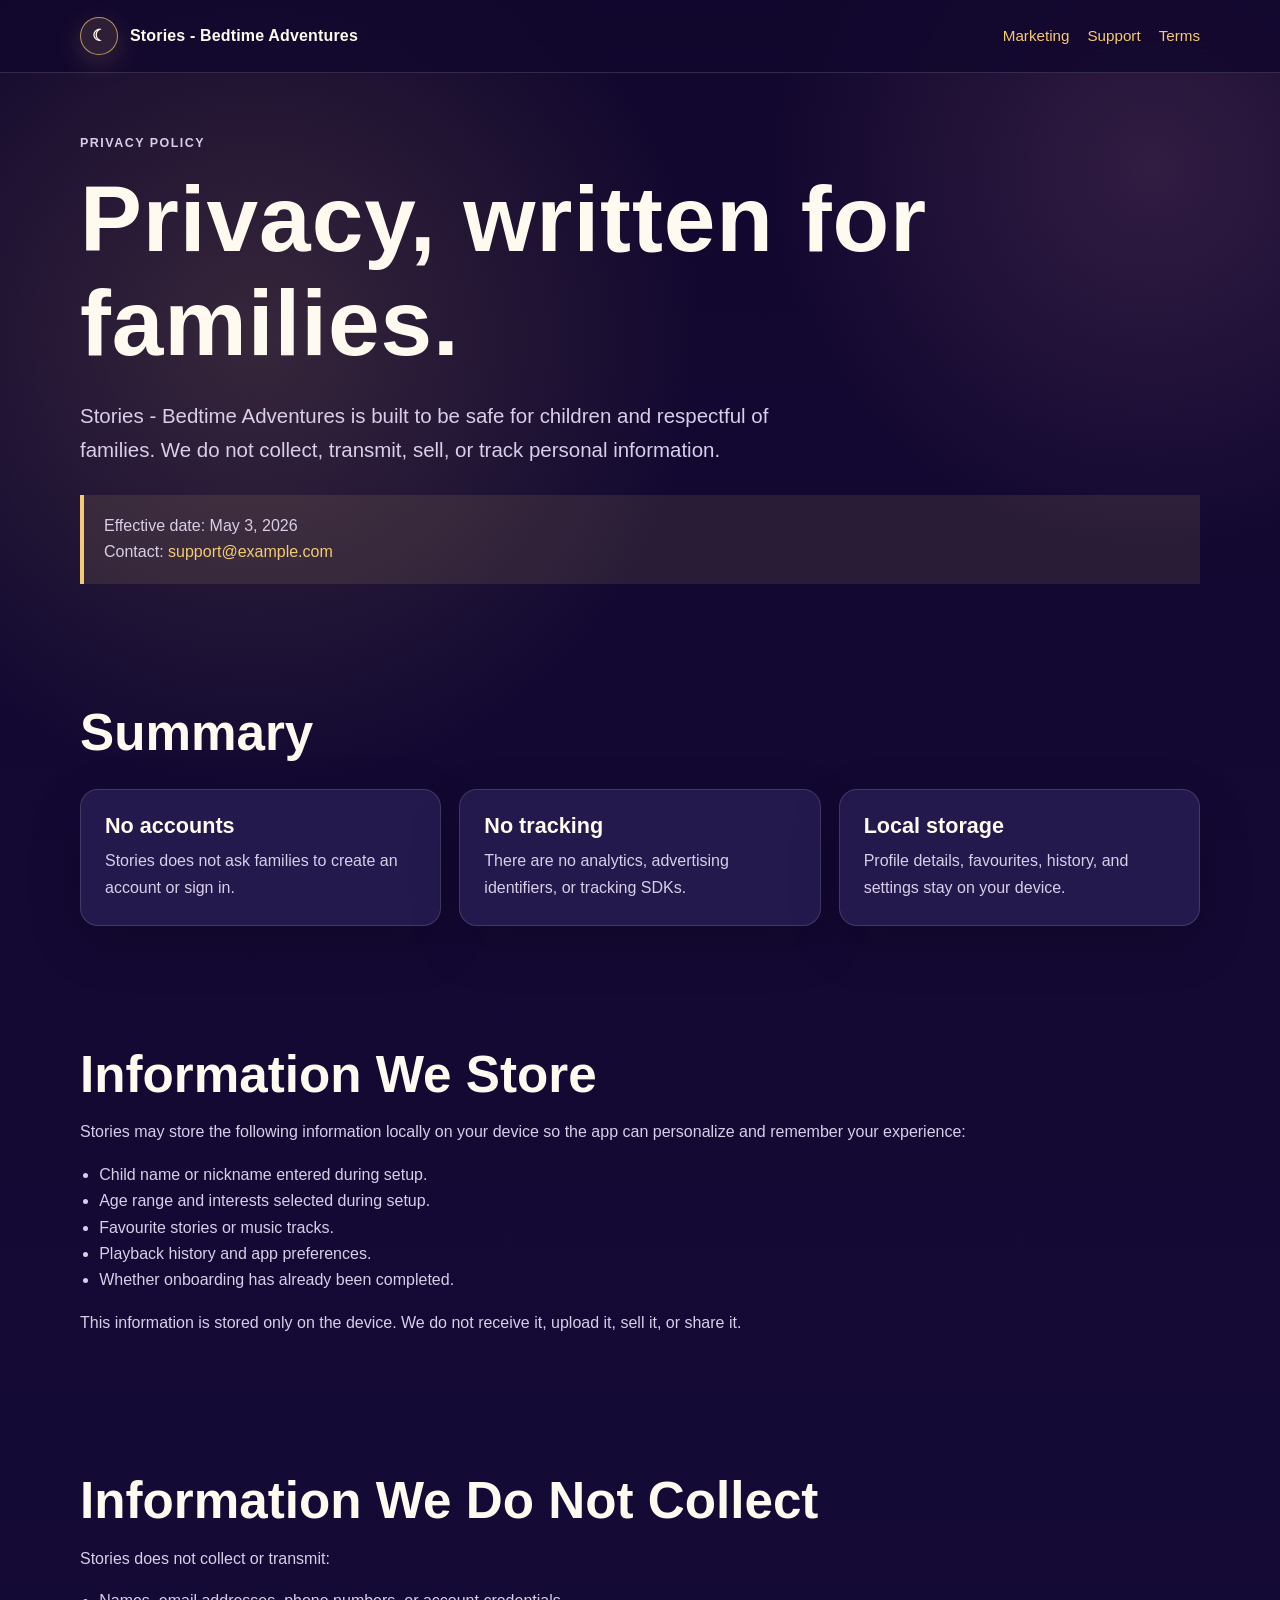
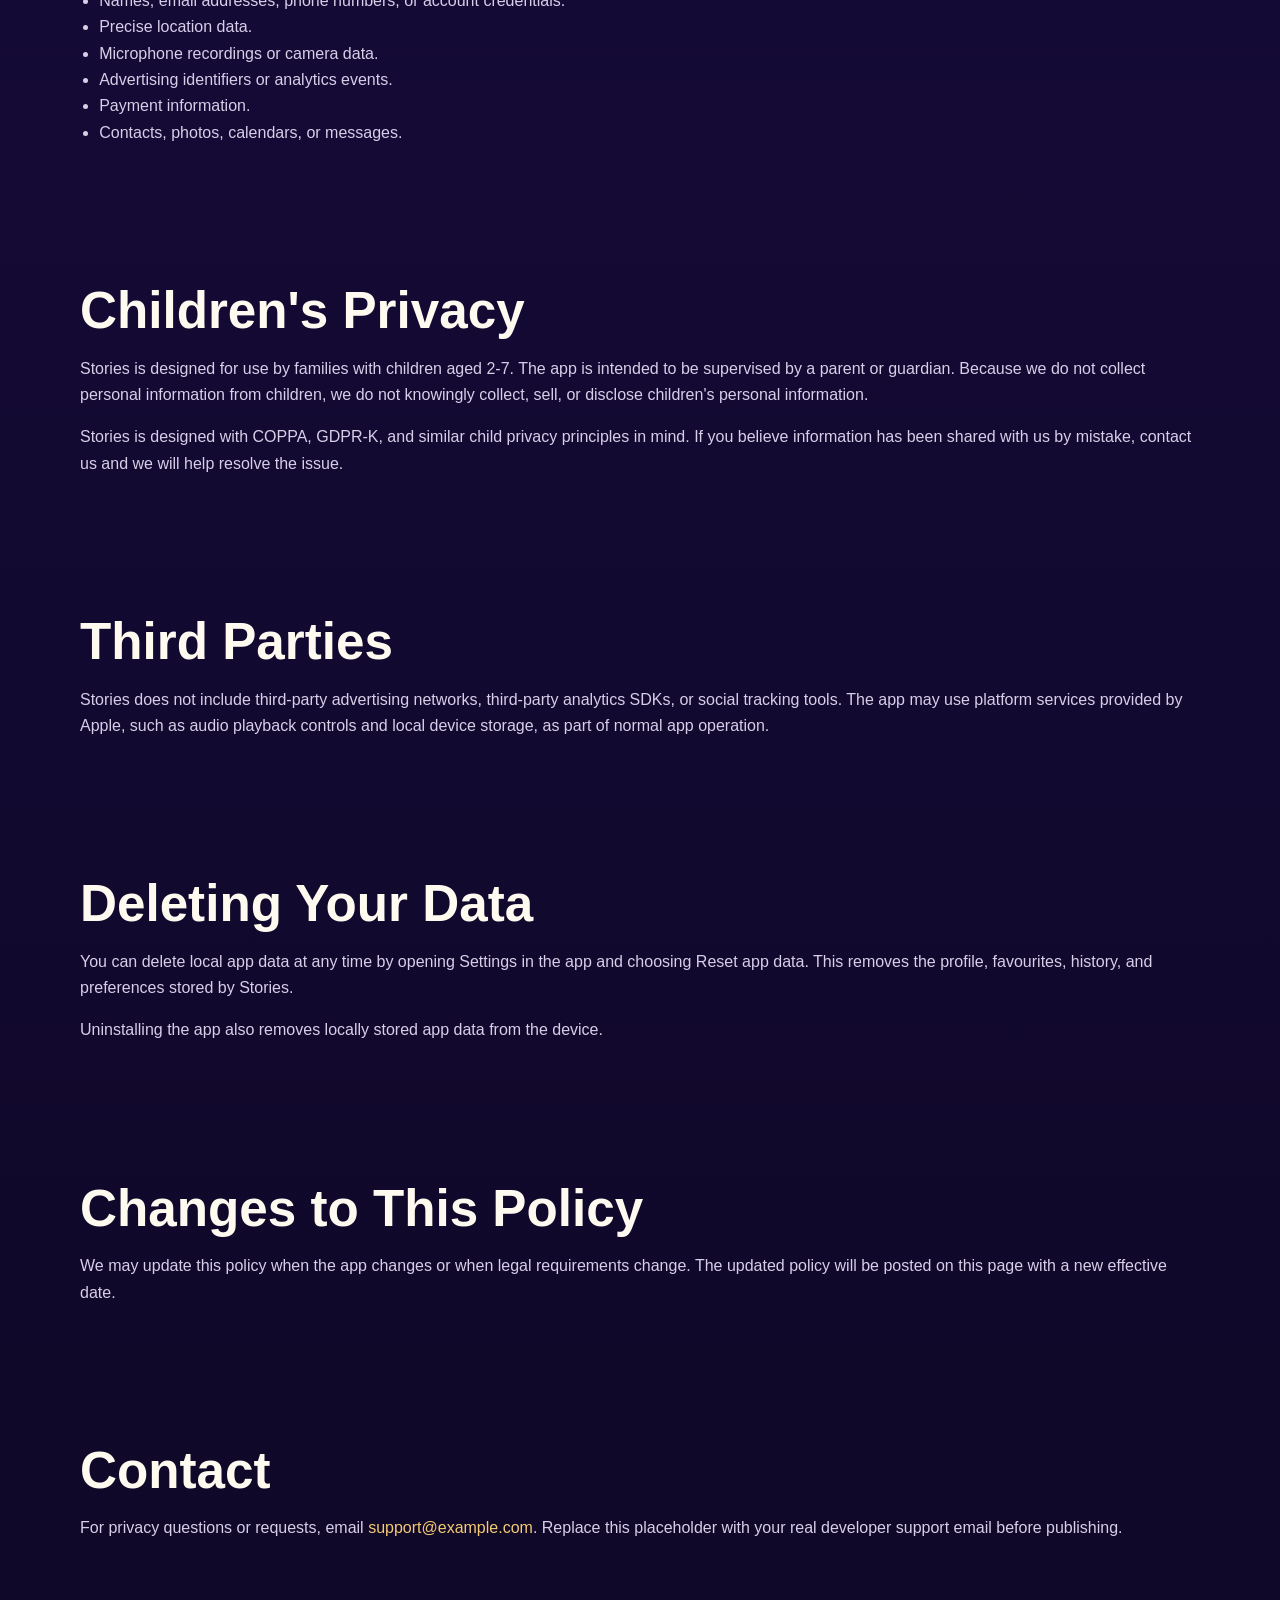
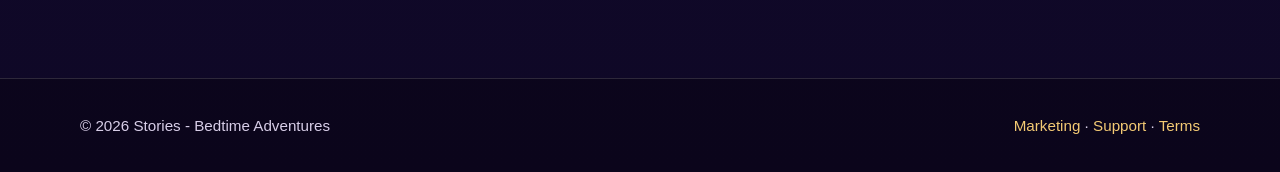
==== privacy.html @ 09371b65 "Add files via upload" ====
<!doctype html>
<html lang="en">
  <head>
    <meta charset="utf-8">
    <meta name="viewport" content="width=device-width, initial-scale=1">
    <title>Privacy Policy - Stories - Bedtime Adventures</title>
    <meta
      name="description"
      content="Privacy Policy for Stories - Bedtime Adventures. The app does not collect, sell, transmit, or track personal information."
    >
    <link rel="stylesheet" href="styles.css">
  </head>
  <body>
    <header class="site-header">
      <nav class="nav" aria-label="Main navigation">
        <a class="brand" href="index.html">
          <span class="brand-mark">☾</span>
          <span>Stories - Bedtime Adventures</span>
        </a>
        <div class="nav-links">
          <a href="index.html">Marketing</a>
          <a href="support.html">Support</a>
          <a href="terms.html">Terms</a>
        </div>
      </nav>
    </header>

    <main>
      <section class="section">
        <p class="eyebrow">Privacy Policy</p>
        <h1>Privacy, written for families.</h1>
        <p class="lead">
          Stories - Bedtime Adventures is built to be safe for children and
          respectful of families. We do not collect, transmit, sell, or track
          personal information.
        </p>
        <div class="notice">
          Effective date: May 3, 2026<br>
          Contact: <a href="mailto:support@example.com">support@example.com</a>
        </div>
      </section>

      <section class="section">
        <h2>Summary</h2>
        <div class="grid">
          <article class="card">
            <h3>No accounts</h3>
            <p>Stories does not ask families to create an account or sign in.</p>
          </article>
          <article class="card">
            <h3>No tracking</h3>
            <p>There are no analytics, advertising identifiers, or tracking SDKs.</p>
          </article>
          <article class="card">
            <h3>Local storage</h3>
            <p>Profile details, favourites, history, and settings stay on your device.</p>
          </article>
        </div>
      </section>

      <section class="section">
        <h2>Information We Store</h2>
        <p>
          Stories may store the following information locally on your device so
          the app can personalize and remember your experience:
        </p>
        <ul class="list">
          <li>Child name or nickname entered during setup.</li>
          <li>Age range and interests selected during setup.</li>
          <li>Favourite stories or music tracks.</li>
          <li>Playback history and app preferences.</li>
          <li>Whether onboarding has already been completed.</li>
        </ul>
        <p>
          This information is stored only on the device. We do not receive it,
          upload it, sell it, or share it.
        </p>
      </section>

      <section class="section">
        <h2>Information We Do Not Collect</h2>
        <p>Stories does not collect or transmit:</p>
        <ul class="list">
          <li>Names, email addresses, phone numbers, or account credentials.</li>
          <li>Precise location data.</li>
          <li>Microphone recordings or camera data.</li>
          <li>Advertising identifiers or analytics events.</li>
          <li>Payment information.</li>
          <li>Contacts, photos, calendars, or messages.</li>
        </ul>
      </section>

      <section class="section">
        <h2>Children's Privacy</h2>
        <p>
          Stories is designed for use by families with children aged 2-7. The
          app is intended to be supervised by a parent or guardian. Because we
          do not collect personal information from children, we do not knowingly
          collect, sell, or disclose children's personal information.
        </p>
        <p>
          Stories is designed with COPPA, GDPR-K, and similar child privacy
          principles in mind. If you believe information has been shared with us
          by mistake, contact us and we will help resolve the issue.
        </p>
      </section>

      <section class="section">
        <h2>Third Parties</h2>
        <p>
          Stories does not include third-party advertising networks, third-party
          analytics SDKs, or social tracking tools. The app may use platform
          services provided by Apple, such as audio playback controls and local
          device storage, as part of normal app operation.
        </p>
      </section>

      <section class="section">
        <h2>Deleting Your Data</h2>
        <p>
          You can delete local app data at any time by opening Settings in the
          app and choosing Reset app data. This removes the profile, favourites,
          history, and preferences stored by Stories.
        </p>
        <p>
          Uninstalling the app also removes locally stored app data from the
          device.
        </p>
      </section>

      <section class="section">
        <h2>Changes to This Policy</h2>
        <p>
          We may update this policy when the app changes or when legal
          requirements change. The updated policy will be posted on this page
          with a new effective date.
        </p>
      </section>

      <section class="section">
        <h2>Contact</h2>
        <p>
          For privacy questions or requests, email
          <a href="mailto:support@example.com">support@example.com</a>.
          Replace this placeholder with your real developer support email
          before publishing.
        </p>
      </section>
    </main>

    <footer class="site-footer">
      <div class="footer-inner">
        <span>© 2026 Stories - Bedtime Adventures</span>
        <span>
          <a href="index.html">Marketing</a> ·
          <a href="support.html">Support</a> ·
          <a href="terms.html">Terms</a>
        </span>
      </div>
    </footer>
  </body>
</html>
---- styles.css ----
:root {
  color-scheme: dark;
  --bg: #140a36;
  --bg-soft: #21164d;
  --panel: #2a2058;
  --ink: #fffaf0;
  --muted: #d8cee8;
  --gold: #f4ca74;
  --rose: #ef9db7;
  --line: rgba(255, 250, 240, 0.14);
  --shadow: rgba(0, 0, 0, 0.26);
}

* {
  box-sizing: border-box;
}

html {
  scroll-behavior: smooth;
}

body {
  margin: 0;
  background:
    radial-gradient(circle at 20% 10%, rgba(244, 202, 116, 0.16), transparent 28rem),
    radial-gradient(circle at 90% 5%, rgba(239, 157, 183, 0.14), transparent 24rem),
    linear-gradient(180deg, #12072e 0%, var(--bg) 48%, #0f0826 100%);
  color: var(--ink);
  font-family: ui-rounded, "SF Pro Rounded", "Nunito", "Helvetica Neue", Arial, sans-serif;
  line-height: 1.65;
}

a {
  color: var(--gold);
  text-decoration: none;
}

a:hover {
  text-decoration: underline;
}

.site-header {
  position: sticky;
  top: 0;
  z-index: 2;
  background: rgba(18, 7, 46, 0.86);
  border-bottom: 1px solid var(--line);
  backdrop-filter: blur(18px);
}

.nav {
  width: min(1120px, calc(100% - 32px));
  margin: 0 auto;
  min-height: 72px;
  display: flex;
  align-items: center;
  justify-content: space-between;
  gap: 24px;
}

.brand {
  display: inline-flex;
  align-items: center;
  gap: 12px;
  color: var(--ink);
  font-weight: 800;
  letter-spacing: 0.01em;
}

.brand-mark {
  width: 38px;
  height: 38px;
  display: grid;
  place-items: center;
  border: 1px solid rgba(244, 202, 116, 0.7);
  border-radius: 50%;
  background: rgba(244, 202, 116, 0.12);
  box-shadow: 0 8px 28px rgba(244, 202, 116, 0.18);
}

.nav-links {
  display: flex;
  flex-wrap: wrap;
  justify-content: flex-end;
  gap: 18px;
  font-size: 0.95rem;
}

.hero,
.section,
.footer-inner {
  width: min(1120px, calc(100% - 32px));
  margin: 0 auto;
}

.hero {
  padding: 84px 0 56px;
  display: grid;
  grid-template-columns: minmax(0, 1.1fr) minmax(280px, 0.9fr);
  gap: 48px;
  align-items: center;
}

.eyebrow {
  margin: 0 0 14px;
  color: var(--gold);
  font-weight: 800;
  text-transform: uppercase;
  letter-spacing: 0.12em;
  font-size: 0.78rem;
}

h1,
h2,
h3 {
  line-height: 1.12;
  margin: 0;
}

h1 {
  font-size: clamp(2.8rem, 8vw, 5.8rem);
  letter-spacing: 0.01em;
}

h2 {
  font-size: clamp(2rem, 5vw, 3.2rem);
}

h3 {
  font-size: 1.35rem;
}

.lead {
  max-width: 720px;
  margin: 24px 0 0;
  color: var(--muted);
  font-size: clamp(1.08rem, 2vw, 1.28rem);
}

.actions {
  margin-top: 32px;
  display: flex;
  flex-wrap: wrap;
  gap: 14px;
}

.button {
  display: inline-flex;
  align-items: center;
  justify-content: center;
  min-height: 48px;
  padding: 0 20px;
  border-radius: 999px;
  font-weight: 800;
  border: 1px solid rgba(244, 202, 116, 0.9);
}

.button.primary {
  color: #28163f;
  background: var(--gold);
}

.button.secondary {
  color: var(--gold);
  background: rgba(255, 255, 255, 0.04);
}

.phone-card {
  position: relative;
  min-height: 560px;
  border: 1px solid var(--line);
  border-radius: 32px;
  background:
    radial-gradient(circle at 70% 18%, rgba(244, 202, 116, 0.18), transparent 11rem),
    linear-gradient(160deg, rgba(42, 32, 88, 0.96), rgba(20, 10, 54, 0.98));
  box-shadow: 0 28px 90px var(--shadow);
  overflow: hidden;
}

.moon {
  position: absolute;
  top: 58px;
  left: 54px;
  width: 110px;
  height: 110px;
  border-radius: 50%;
  background: #f5d5df;
  box-shadow: inset -28px 0 0 #140a36;
}

.stars {
  position: absolute;
  inset: 0;
  background-image:
    radial-gradient(circle, rgba(244, 202, 116, 0.95) 0 2px, transparent 3px),
    radial-gradient(circle, rgba(255, 255, 255, 0.78) 0 1.5px, transparent 2.5px);
  background-size: 92px 124px, 136px 166px;
  opacity: 0.7;
}

.preview-panel {
  position: absolute;
  left: 32px;
  right: 32px;
  bottom: 34px;
  padding: 26px;
  border: 1px solid var(--line);
  border-radius: 22px;
  background: rgba(20, 10, 54, 0.72);
}

.preview-panel p {
  margin: 10px 0 0;
  color: var(--muted);
}

.section {
  padding: 60px 0;
}

.section.intro {
  padding-top: 20px;
}

.grid {
  display: grid;
  grid-template-columns: repeat(3, minmax(0, 1fr));
  gap: 18px;
  margin-top: 28px;
}

.card {
  padding: 24px;
  border: 1px solid var(--line);
  border-radius: 18px;
  background: rgba(42, 32, 88, 0.72);
  box-shadow: 0 18px 54px rgba(0, 0, 0, 0.16);
}

.card p,
.section p,
.section li {
  color: var(--muted);
}

.card p {
  margin: 10px 0 0;
}

.list {
  padding-left: 1.2rem;
}

.split {
  display: grid;
  grid-template-columns: 0.9fr 1.1fr;
  gap: 36px;
  align-items: start;
}

.notice {
  margin-top: 28px;
  padding: 18px 20px;
  border-left: 4px solid var(--gold);
  background: rgba(244, 202, 116, 0.1);
  color: var(--muted);
}

.faq {
  display: grid;
  gap: 14px;
  margin-top: 28px;
}

details {
  border: 1px solid var(--line);
  border-radius: 16px;
  background: rgba(42, 32, 88, 0.62);
  padding: 18px 20px;
}

summary {
  cursor: pointer;
  color: var(--ink);
  font-weight: 800;
}

details p {
  margin-bottom: 0;
}

.site-footer {
  margin-top: 60px;
  border-top: 1px solid var(--line);
  background: rgba(10, 5, 24, 0.7);
}

.footer-inner {
  padding: 34px 0;
  display: flex;
  flex-wrap: wrap;
  justify-content: space-between;
  gap: 16px;
  color: var(--muted);
  font-size: 0.95rem;
}

@media (max-width: 820px) {
  .nav,
  .footer-inner {
    align-items: flex-start;
    flex-direction: column;
  }

  .nav-links {
    justify-content: flex-start;
  }

  .hero,
  .split {
    grid-template-columns: 1fr;
  }

  .hero {
    padding-top: 52px;
  }

  .grid {
    grid-template-columns: 1fr;
  }

  .phone-card {
    min-height: 420px;
  }
}
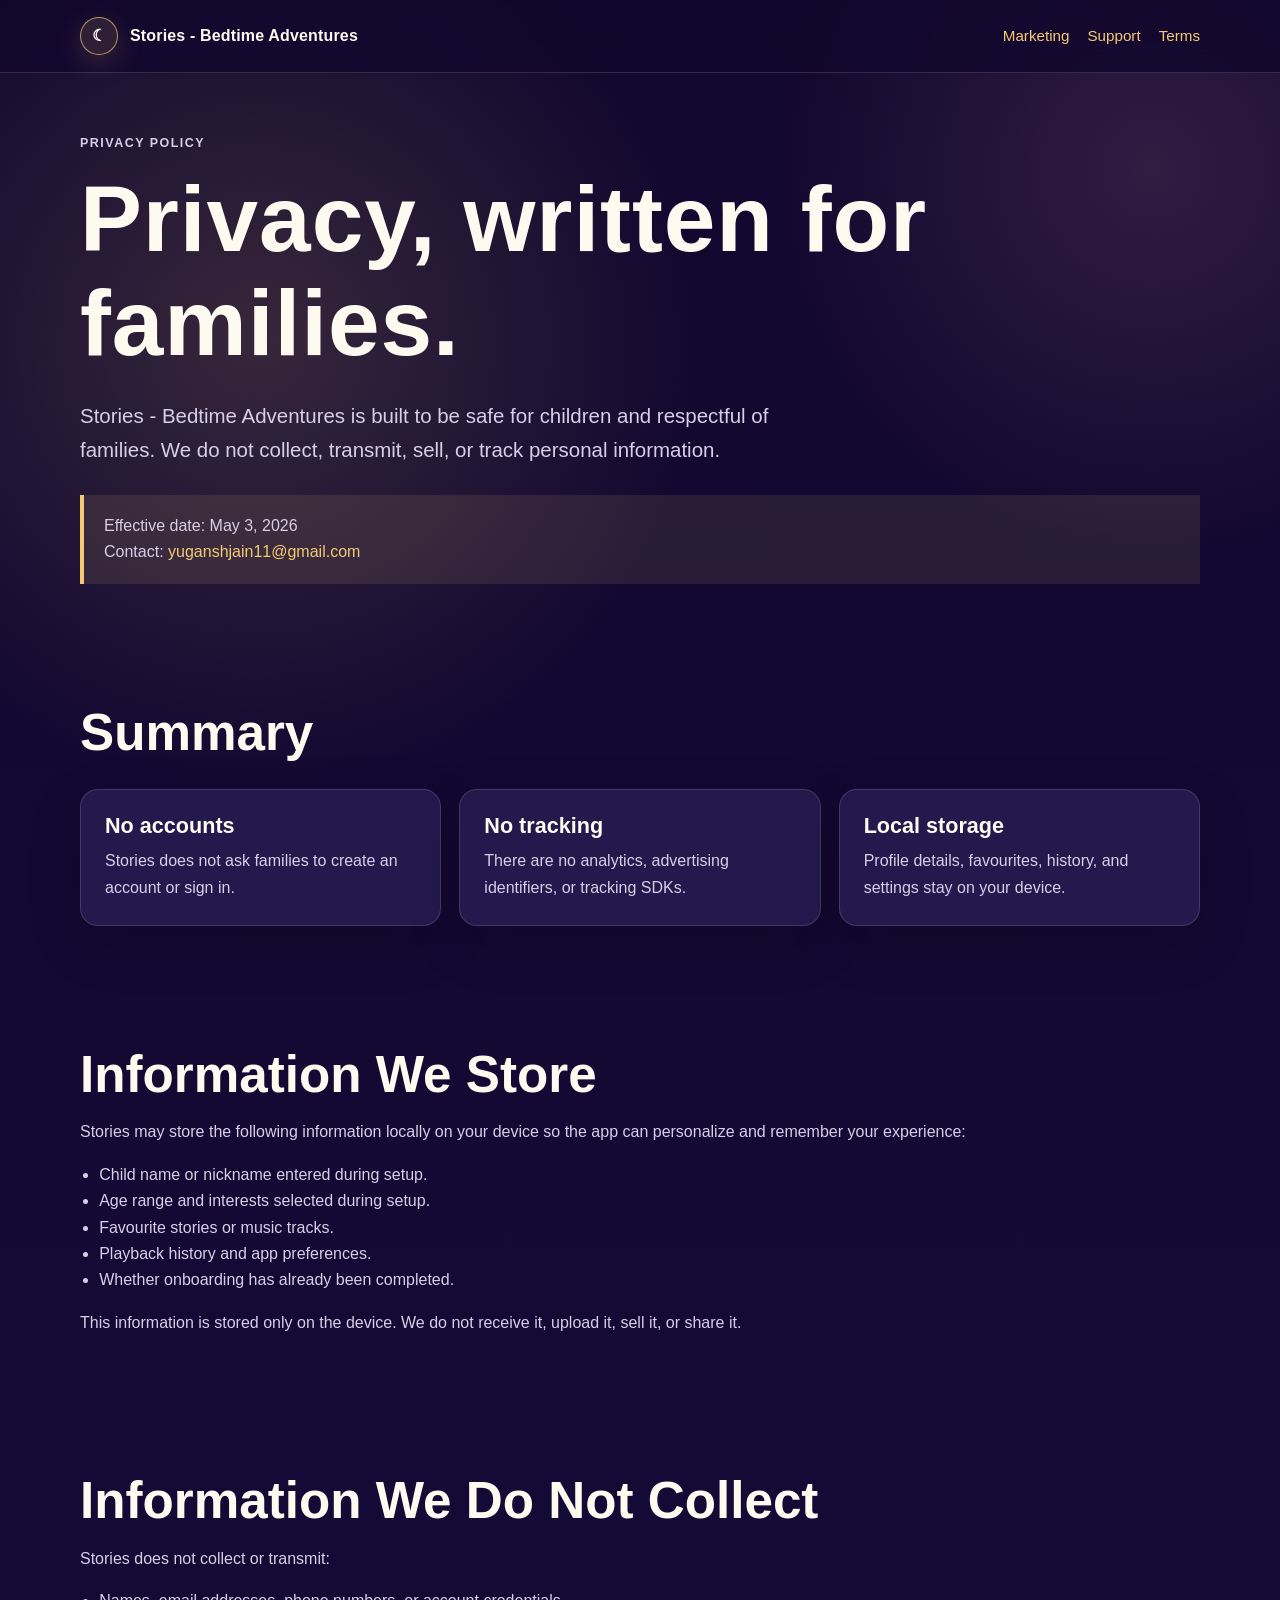
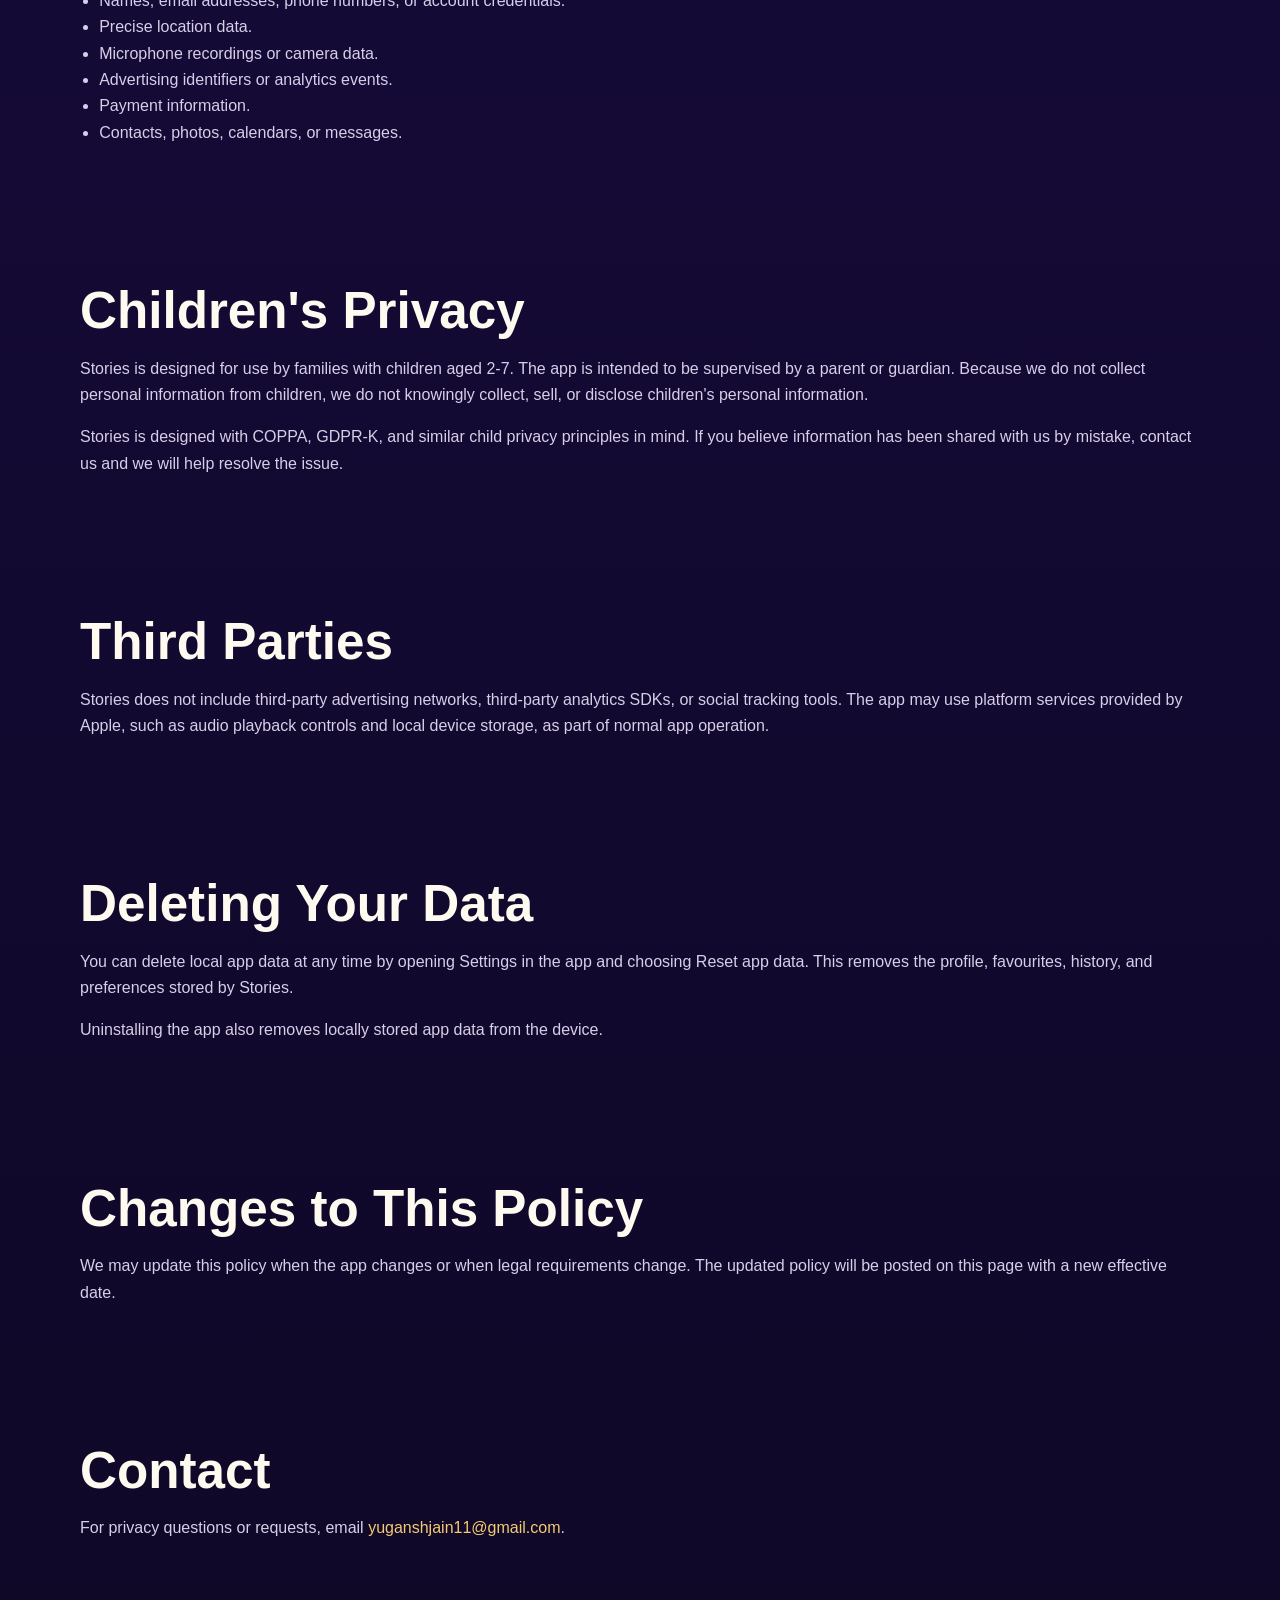
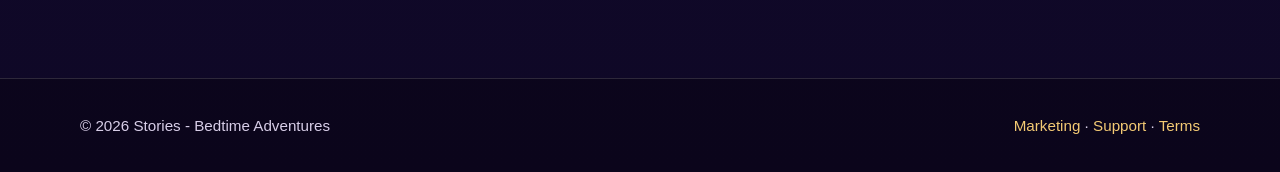
==== commit de177c52: "Update contact email in privacy.html" ====
--- a/privacy.html
+++ b/privacy.html
@@ -36,7 +36,7 @@
         </p>
         <div class="notice">
           Effective date: May 3, 2026<br>
-          Contact: <a href="mailto:support@example.com">support@example.com</a>
+          Contact: <a href="mailto:yuganshjain11@gmail.com">yuganshjain11@gmail.com</a>
         </div>
       </section>
 
@@ -141,9 +141,7 @@
         <h2>Contact</h2>
         <p>
           For privacy questions or requests, email
-          <a href="mailto:support@example.com">support@example.com</a>.
-          Replace this placeholder with your real developer support email
-          before publishing.
+          <a href="mailto:yuganshjain11@gmail.com">yuganshjain11@gmail.com</a>.
         </p>
       </section>
     </main>
